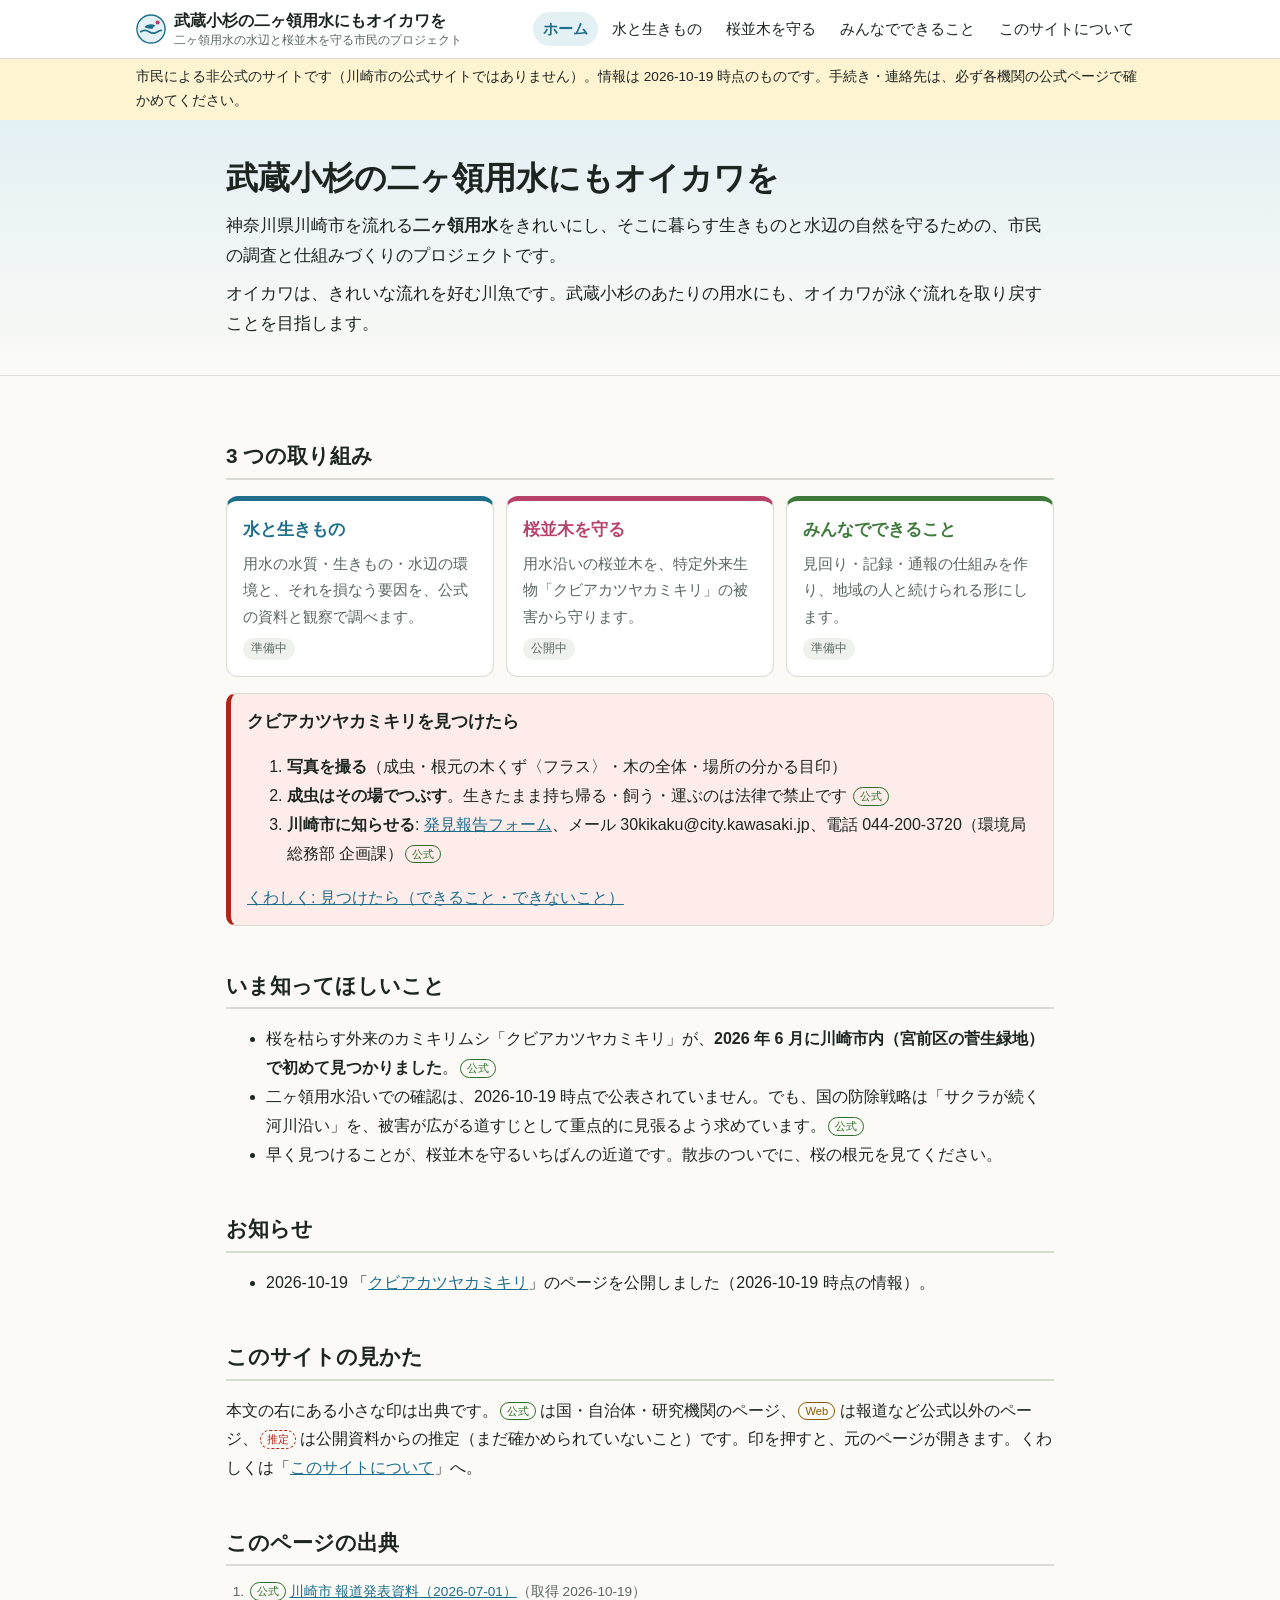
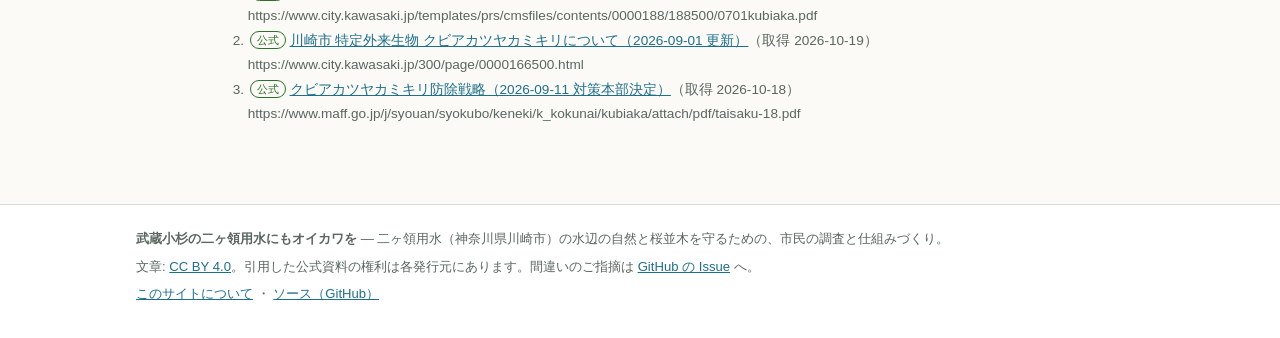
==== docs/index.html @ 1adb4c1b "feat(docs): 二ヶ領用水の保全プロジェクトの公開サイトを追加する GitHub Pages（main /docs）で公開するサイトを追加した。 ホーム・水と生きもの・桜並木を守る・みんなでで" ====
<!DOCTYPE html>
<html lang="ja">
<head>
<meta charset="utf-8">
<meta name="viewport" content="width=device-width, initial-scale=1">
<meta http-equiv="Content-Security-Policy" content="default-src 'none'; style-src 'self'; script-src 'self'; img-src 'self' data:; base-uri 'none'; form-action 'none'">
<meta name="referrer" content="no-referrer">
<title>武蔵小杉の二ヶ領用水にもオイカワを</title>
<meta name="description" content="神奈川県川崎市の二ヶ領用水をきれいにし、そこに暮らす生きものと水辺の自然、用水沿いの桜並木を守るための市民のプロジェクト。">
<link rel="stylesheet" href="assets/site.css">
<link rel="icon" href="assets/icon.svg" type="image/svg+xml">

</head>
<body class="">
<a href="#main" class="skip">本文へ</a>
<header class="site-header"><div class="inner">
<a class="brand" href="index.html"><svg viewBox="0 0 32 32" aria-hidden="true"><circle cx="16" cy="16" r="15" class="lg-bg" stroke-width="1.5"/><path d="M5 19c3-2 6-2 9 0s6 2 9 0 4-1.5 4-1.5" fill="none" class="lg-wave" stroke-width="1.8" stroke-linecap="round"/><path d="M9 14c3-3.5 8-4 12-1.5-2 .6-3 2-3.4 3.4-2.6-.3-5.6-.8-8.6-1.9z" class="lg-fish"/><circle cx="23" cy="9" r="2.2" class="lg-sakura"/></svg><span>武蔵小杉の二ヶ領用水にもオイカワを<small>二ヶ領用水の水辺と桜並木を守る市民のプロジェクト</small></span></a>
<nav class="site-nav" aria-label="サイト内のメニュー"><ul><li><a href="index.html" aria-current="page">ホーム</a></li><li><a href="water/index.html">水と生きもの</a></li><li><a href="sakura/index.html">桜並木を守る</a></li><li><a href="action/index.html">みんなでできること</a></li><li><a href="about.html">このサイトについて</a></li></ul></nav>
</div></header>
<div class="notice-bar"><div class="inner">市民による非公式のサイトです（川崎市の公式サイトではありません）。情報は 2026-10-19 時点のものです。手続き・連絡先は、必ず各機関の公式ページで確かめてください。</div></div>
<section class="hero"><div class="inner">
<h1>武蔵小杉の二ヶ領用水にもオイカワを</h1>
<p>神奈川県川崎市を流れる<strong>二ヶ領用水</strong>をきれいにし、そこに暮らす生きものと水辺の自然を守るための、市民の調査と仕組みづくりのプロジェクトです。</p>
<p>オイカワは、きれいな流れを好む川魚です。武蔵小杉のあたりの用水にも、オイカワが泳ぐ流れを取り戻すことを目指します。</p>
</div></section>
<main id="main">

<h2>3 つの取り組み</h2>
<div class="cards">
<a class="card water" href="water/index.html"><h3>水と生きもの</h3><p>用水の水質・生きもの・水辺の環境と、それを損なう要因を、公式の資料と観察で調べます。</p><span class="status">準備中</span></a>
<a class="card sakura" href="sakura/index.html"><h3>桜並木を守る</h3><p>用水沿いの桜並木を、特定外来生物「クビアカツヤカミキリ」の被害から守ります。</p><span class="status">公開中</span></a>
<a class="card leaf" href="action/index.html"><h3>みんなでできること</h3><p>見回り・記録・通報の仕組みを作り、地域の人と続けられる形にします。</p><span class="status">準備中</span></a>
</div>
<div class="box alert">
<h3>クビアカツヤカミキリを見つけたら</h3>
<ol>
<li><b>写真を撮る</b>（成虫・根元の木くず〈フラス〉・木の全体・場所の分かる目印）</li>
<li><b>成虫はその場でつぶす</b>。生きたまま持ち帰る・飼う・運ぶのは法律で禁止です <a class="src official" href="https://www.city.kawasaki.jp/templates/prs/cmsfiles/contents/0000188/188500/0701kubiaka.pdf" target="_blank" rel="noopener noreferrer" title="川崎市 報道発表資料（2026-07-01）（取得 2026-10-19）">公式</a></li>
<li><b>川崎市に知らせる</b>: <a href="https://logoform.jp/f/uCGbM" target="_blank" rel="noopener noreferrer">発見報告フォーム</a>、メール 30kikaku@city.kawasaki.jp、電話 044-200-3720（環境局 総務部 企画課）<a class="src official" href="https://www.city.kawasaki.jp/300/page/0000166500.html" target="_blank" rel="noopener noreferrer" title="川崎市 特定外来生物 クビアカツヤカミキリについて（2026-09-01 更新）（取得 2026-10-19）">公式</a></li>
</ol>
<p><a href="sakura/kubiaka/found.html">くわしく: 見つけたら（できること・できないこと）</a></p>
</div>
<h2>いま知ってほしいこと</h2>
<ul>
<li>桜を枯らす外来のカミキリムシ「クビアカツヤカミキリ」が、<strong>2026 年 6 月に川崎市内（宮前区の菅生緑地）で初めて見つかりました</strong>。<a class="src official" href="https://www.city.kawasaki.jp/templates/prs/cmsfiles/contents/0000188/188500/0701kubiaka.pdf" target="_blank" rel="noopener noreferrer" title="川崎市 報道発表資料（2026-07-01）（取得 2026-10-19）">公式</a></li>
<li>二ヶ領用水沿いでの確認は、2026-10-19 時点で公表されていません。でも、国の防除戦略は「サクラが続く河川沿い」を、被害が広がる道すじとして重点的に見張るよう求めています。<a class="src official" href="https://www.maff.go.jp/j/syouan/syokubo/keneki/k_kokunai/kubiaka/attach/pdf/taisaku-18.pdf" target="_blank" rel="noopener noreferrer" title="クビアカツヤカミキリ防除戦略（2026-09-11 対策本部決定）（取得 2026-10-18）">公式</a></li>
<li>早く見つけることが、桜並木を守るいちばんの近道です。散歩のついでに、桜の根元を見てください。</li>
</ul>
<h2>お知らせ</h2>
<ul>
<li><time>2026-10-19</time> 「<a href="sakura/kubiaka/index.html">クビアカツヤカミキリ</a>」のページを公開しました（2026-10-19 時点の情報）。</li>
</ul>
<h2>このサイトの見かた</h2>
<p>本文の右にある小さな印は出典です。<span class="src official">公式</span> は国・自治体・研究機関のページ、<span class="src web">Web</span> は報道など公式以外のページ、<span class="src est">推定</span> は公開資料からの推定（まだ確かめられていないこと）です。印を押すと、元のページが開きます。くわしくは「<a href="about.html">このサイトについて</a>」へ。</p>
<h2 id="sources">このページの出典</h2><ol class="sources"><li><span class="src official">公式</span> <a href="https://www.city.kawasaki.jp/templates/prs/cmsfiles/contents/0000188/188500/0701kubiaka.pdf" target="_blank" rel="noopener noreferrer">川崎市 報道発表資料（2026-07-01）</a>（取得 2026-10-19）<br>https://www.city.kawasaki.jp/templates/prs/cmsfiles/contents/0000188/188500/0701kubiaka.pdf</li><li><span class="src official">公式</span> <a href="https://www.city.kawasaki.jp/300/page/0000166500.html" target="_blank" rel="noopener noreferrer">川崎市 特定外来生物 クビアカツヤカミキリについて（2026-09-01 更新）</a>（取得 2026-10-19）<br>https://www.city.kawasaki.jp/300/page/0000166500.html</li><li><span class="src official">公式</span> <a href="https://www.maff.go.jp/j/syouan/syokubo/keneki/k_kokunai/kubiaka/attach/pdf/taisaku-18.pdf" target="_blank" rel="noopener noreferrer">クビアカツヤカミキリ防除戦略（2026-09-11 対策本部決定）</a>（取得 2026-10-18）<br>https://www.maff.go.jp/j/syouan/syokubo/keneki/k_kokunai/kubiaka/attach/pdf/taisaku-18.pdf</li></ol>
</main>
<footer class="site-footer"><div class="inner">
<p><b>武蔵小杉の二ヶ領用水にもオイカワを</b> — 二ヶ領用水（神奈川県川崎市）の水辺の自然と桜並木を守るための、市民の調査と仕組みづくり。</p>
<p>文章: <a href="https://github.com/otajisan/nikaryo-oikawa/blob/main/LICENSE-docs" target="_blank" rel="noopener noreferrer">CC BY 4.0</a>。引用した公式資料の権利は各発行元にあります。間違いのご指摘は <a href="https://github.com/otajisan/nikaryo-oikawa/issues" target="_blank" rel="noopener noreferrer">GitHub の Issue</a> へ。</p>
<p><a href="about.html">このサイトについて</a> ・ <a href="https://github.com/otajisan/nikaryo-oikawa" target="_blank" rel="noopener noreferrer">ソース（GitHub）</a></p>
</div></footer>
<div class="viz-tip" role="status" aria-live="polite"></div>
</body>
</html>
---- docs/assets/site.css ----
/* 武蔵小杉の二ヶ領用水にもオイカワを — 公開サイトの共通スタイル（外部のフォント・画像は読み込まない） */
:root {
  --bg: #fbfaf6; --surface: #ffffff; --fg: #1d2521; --muted: #5a6660; --line: #d8dcd3; --soft: #eff2ec;
  --water: #1f6f8b; --water-soft: #e3f0f4; --sakura: #b8436a; --sakura-soft: #fbe9ef; --leaf: #3d7a3a; --leaf-soft: #e7f1e3;
  --accent: var(--water); --warn: #8a5a00; --warn-bg: #fff4d1; --danger: #b42318; --danger-bg: #fdecea;
  --c-official: #2f6f2c; --c-web: #8a5a00; --c-est: #b42318;
  --viz-surface: #ffffff; --viz-1: #2a78d6; --viz-2: #eb6834; --viz-3: #1baf7a;
  --viz-deemph: #c3c2b7; --viz-grid: #e1e0d9; --viz-axis: #c3c2b7; --viz-ink2: #52514e; --viz-muted: #898781;
  --viz-crit: #d03b3b; --viz-ring: rgba(11,11,11,.10);
}
@media (prefers-color-scheme: dark) {
  :root {
    --bg: #121614; --surface: #1a1f1c; --fg: #e5ebe6; --muted: #9aa69f; --line: #34403a; --soft: #1f2622;
    --water: #6cb8d4; --water-soft: #183039; --sakura: #e889a8; --sakura-soft: #3a1f29; --leaf: #8cc785; --leaf-soft: #1f2e1d;
    --warn: #e0b04c; --warn-bg: #2e2510; --danger: #f2877d; --danger-bg: #3a1a17;
    --c-official: #8cc785; --c-web: #e0b04c; --c-est: #f2877d;
    --viz-surface: #1a1a19; --viz-1: #3987e5; --viz-2: #d95926; --viz-3: #199e70;
    --viz-deemph: #52514e; --viz-grid: #2c2c2a; --viz-axis: #383835; --viz-ink2: #c3c2b7; --viz-muted: #898781;
    --viz-ring: rgba(255,255,255,.10);
  }
}
* { box-sizing: border-box; }
html { -webkit-text-size-adjust: 100%; }
body {
  margin: 0; background: var(--bg); color: var(--fg);
  font-family: -apple-system, BlinkMacSystemFont, "Hiragino Sans", "Hiragino Kaku Gothic ProN", "Noto Sans JP", "Yu Gothic", sans-serif;
  font-size: 16px; line-height: 1.8; overflow-wrap: anywhere;
}
a { color: var(--accent); }
img { max-width: 100%; }

.skip { position: absolute; left: -9999px; }
.skip:focus { left: 8px; top: 8px; z-index: 20; background: var(--surface); padding: 4px 8px; }
.lg-bg { fill: var(--water-soft); stroke: var(--water); stroke-width: 1.5; }
.lg-wave { fill: none; stroke: var(--water); stroke-linecap: round; }
.lg-fish { fill: var(--water); }
.lg-sakura { fill: var(--sakura); }
/* ヘッダとナビ */
.site-header { background: var(--surface); border-bottom: 1px solid var(--line); }
.site-header .inner { max-width: 1040px; margin: 0 auto; padding: 10px 16px; display: flex; flex-wrap: wrap; align-items: center; gap: 6px 20px; }
.brand { font-weight: 700; text-decoration: none; color: var(--fg); display: flex; align-items: center; gap: 8px; line-height: 1.35; }
.brand small { display: block; font-weight: 500; color: var(--muted); font-size: .75rem; }
.brand svg { width: 30px; height: 30px; flex: none; }
.site-nav { margin-left: auto; }
.site-nav ul { list-style: none; margin: 0; padding: 0; display: flex; flex-wrap: wrap; gap: 2px 4px; }
.site-nav a { display: block; padding: 4px 10px; border-radius: 999px; text-decoration: none; color: var(--fg); font-size: .92rem; }
.site-nav a:hover { background: var(--soft); }
.site-nav a[aria-current="page"], .site-nav a.active { background: var(--water-soft); color: var(--water); font-weight: 650; }
@media (max-width: 720px) { .site-nav { margin-left: 0; width: 100%; } .site-nav ul { overflow-x: auto; flex-wrap: nowrap; } .site-nav a { white-space: nowrap; } }

.notice-bar { background: var(--warn-bg); color: var(--fg); font-size: .85rem; }
.notice-bar .inner { max-width: 1040px; margin: 0 auto; padding: 6px 16px; }

main { max-width: 860px; margin: 0 auto; padding: 20px 16px 64px; }
.breadcrumb { font-size: .85rem; color: var(--muted); margin: 0 0 12px; }
.breadcrumb ol { list-style: none; margin: 0; padding: 0; display: flex; flex-wrap: wrap; gap: 4px; }
.breadcrumb li + li::before { content: "›"; margin-right: 4px; color: var(--muted); }
.breadcrumb a { color: var(--muted); }

h1 { font-size: 1.75rem; line-height: 1.4; margin: 4px 0 8px; }
h2 { font-size: 1.3rem; line-height: 1.5; margin: 44px 0 12px; padding-bottom: 6px; border-bottom: 2px solid var(--line); }
h3 { font-size: 1.08rem; margin: 26px 0 8px; }
.page-meta { color: var(--muted); font-size: .85rem; margin: 0 0 18px; }
.intro { font-size: 1.05rem; }
@media (max-width: 600px) { h1 { font-size: 1.4rem; } h2 { font-size: 1.15rem; } }

/* セクション色 */
.theme-water h1 { border-left: 6px solid var(--water); padding-left: 12px; }
.theme-sakura h1 { border-left: 6px solid var(--sakura); padding-left: 12px; }
.theme-leaf h1 { border-left: 6px solid var(--leaf); padding-left: 12px; }

/* ヒーロー（トップ） */
.hero { background: linear-gradient(180deg, var(--water-soft), var(--bg)); border-bottom: 1px solid var(--line); }
.hero .inner { max-width: 860px; margin: 0 auto; padding: 36px 16px 28px; }
.hero h1 { font-size: 2rem; margin: 0 0 10px; }
.hero p { font-size: 1.05rem; margin: 0 0 8px; }
@media (max-width: 600px) { .hero h1 { font-size: 1.5rem; } }

/* カード */
.cards { display: grid; grid-template-columns: repeat(auto-fit, minmax(230px, 1fr)); gap: 12px; margin: 16px 0; }
.card { display: block; background: var(--surface); border: 1px solid var(--line); border-top: 5px solid var(--accent); border-radius: 12px; padding: 14px 16px; text-decoration: none; color: var(--fg); }
a.card:hover { border-color: var(--accent); box-shadow: 0 2px 10px rgba(0,0,0,.06); }
.card h3 { margin: 0 0 6px; font-size: 1.05rem; color: var(--accent); }
.card p { margin: 0; font-size: .92rem; color: var(--muted); }
.card .status { display: inline-block; margin-top: 8px; font-size: .75rem; padding: 0 8px; border-radius: 999px; background: var(--soft); color: var(--muted); }
.card.water { --accent: var(--water); }
.card.sakura { --accent: var(--sakura); }
.card.leaf { --accent: var(--leaf); }

/* 囲み */
.box { border-radius: 10px; padding: 12px 16px; margin: 16px 0; border: 1px solid var(--line); background: var(--surface); }
.box > :first-child { margin-top: 0; }
.box > :last-child { margin-bottom: 0; }
.box.key { border-left: 5px solid var(--water); background: var(--water-soft); }
.box.alert { border-left: 5px solid var(--danger); background: var(--danger-bg); }
.box.note { border-left: 5px solid var(--warn); background: var(--warn-bg); }
.box h2, .box h3 { margin-top: 0; border: 0; padding: 0; }
.box ul { padding-left: 1.2em; }

/* 手順 */
ol.steps { list-style: none; counter-reset: step; padding: 0; margin: 16px 0; display: grid; gap: 10px; }
ol.steps > li { counter-increment: step; position: relative; padding: 10px 14px 10px 54px; background: var(--surface); border: 1px solid var(--line); border-radius: 10px; }
ol.steps > li::before { content: counter(step); position: absolute; left: 12px; top: 10px; width: 30px; height: 30px; border-radius: 50%; background: var(--accent); color: var(--surface); font-weight: 700; display: grid; place-items: center; }
ol.steps b { display: block; }

/* 表 */
.table-wrap { overflow-x: auto; -webkit-overflow-scrolling: touch; margin: 12px 0; }
table { border-collapse: collapse; width: 100%; min-width: 520px; font-size: .92rem; background: var(--surface); }
th, td { border: 1px solid var(--line); padding: 8px 10px; vertical-align: top; text-align: left; }
th { background: var(--soft); }
td.ok { background: var(--leaf-soft); }
td.ng { background: var(--danger-bg); }

/* 出典バッジ */
.src { display: inline-block; font-size: .7rem; line-height: 1.5; padding: 0 6px; border-radius: 10px; border: 1px solid currentColor; vertical-align: 1px; white-space: nowrap; text-decoration: none; margin-left: 2px; }
.src.official { color: var(--c-official); }
.src.web { color: var(--c-web); }
.src.est { color: var(--c-est); border-style: dashed; }
a.src:hover, a.src:focus { text-decoration: underline; }
.tbc { background: var(--warn-bg); padding: 0 4px; border-radius: 4px; font-size: .85em; white-space: nowrap; }
ol.sources { font-size: .85rem; color: var(--muted); padding-left: 1.6em; word-break: break-all; }
ol.sources a { word-break: break-all; }

/* 数字のタイル */
.stats { display: grid; grid-template-columns: repeat(auto-fit, minmax(170px, 1fr)); gap: 10px; margin: 14px 0; }
.stat { background: var(--viz-surface); border: 1px solid var(--viz-ring); border-radius: 10px; padding: 10px 14px; }
.stat-label { color: var(--muted); font-size: .82rem; }
.stat-value { font-size: 1.8rem; font-weight: 650; line-height: 1.3; }
.stat-unit { font-size: .9rem; font-weight: 500; margin-left: 2px; color: var(--muted); }
.stat-sub { font-size: .78rem; color: var(--muted); }

/* 導入と読み方 */
p.lead { font-weight: 650; margin: 8px 0; }
p.takeaway { margin: 8px 0 16px; padding: 8px 12px; border-left: 3px solid var(--viz-1); background: var(--soft); border-radius: 0 8px 8px 0; font-size: .95rem; }
p.takeaway::before { content: "読み方: "; font-weight: 700; color: var(--viz-ink2); }

/* 時間の流れ */
ol.timeline { list-style: none; margin: 14px 0; padding: 0 0 0 22px; border-left: 2px solid var(--viz-grid); }
ol.timeline > li { position: relative; margin: 0 0 14px; padding-left: 8px; }
ol.timeline > li::before { content: ""; position: absolute; left: -31px; top: .5em; width: 12px; height: 12px; border-radius: 50%; background: var(--viz-1); box-shadow: 0 0 0 3px var(--bg); }
ol.timeline > li.done::before { background: var(--viz-deemph); }
ol.timeline > li.now::before { background: var(--bg); border: 3px solid var(--viz-1); width: 8px; height: 8px; }
ol.timeline > li.key::before { background: var(--viz-crit); }
ol.timeline time { font-weight: 650; font-variant-numeric: tabular-nums; margin-right: 8px; }
ol.timeline .badge { display: inline-block; font-size: .72rem; font-weight: 700; border-radius: 8px; padding: 0 6px; margin-right: 6px; border: 1px solid currentColor; }
ol.timeline li.key .badge { color: var(--viz-crit); }
ol.timeline li.now .badge { color: var(--viz-1); }
ol.timeline p { margin: 2px 0 0; font-size: .88rem; color: var(--muted); }

/* 入れ子 */
.layer { border: 1px solid var(--viz-ring); border-left: 4px solid var(--viz-1); border-radius: 8px; padding: 8px 10px 8px 12px; margin: 8px 0 0; background: var(--surface); }
.layer .layer { border-left-color: var(--viz-2); background: var(--bg); }
.layer .layer .layer { border-left-color: var(--viz-3); background: var(--surface); }
.layer .layer .layer .layer { border-left-color: var(--water); background: var(--water-soft); }
.layer > b { display: block; }
.layer > p { margin: 2px 0 0; font-size: .88rem; color: var(--muted); }

/* グラフ */
figure.viz { margin: 16px 0; padding: 14px 16px 10px; background: var(--viz-surface); border: 1px solid var(--viz-ring); border-radius: 10px; }
figure.viz figcaption { font-size: .9rem; margin-bottom: 8px; }
figure.viz figcaption b { display: block; font-size: 1rem; }
figure.viz .viz-note { color: var(--muted); font-size: .8rem; margin: 6px 0 0; }
.viz-chart svg { display: block; width: 100%; height: auto; overflow: visible; font-family: inherit; }
.viz-chart svg text { fill: var(--fg); font-size: 13px; }
.viz-chart svg text.muted { fill: var(--viz-muted); font-size: 12px; font-variant-numeric: tabular-nums; }
.viz-chart svg text.value { font-weight: 600; font-variant-numeric: tabular-nums; }
.viz-chart .hit { fill: transparent; cursor: default; outline: none; }
.viz-chart .hit:hover, .viz-chart .hit:focus-visible { fill: var(--fg); fill-opacity: .05; }
.viz-legend { display: flex; flex-wrap: wrap; gap: 4px 14px; margin: 0 0 6px; padding: 0; list-style: none; font-size: .85rem; color: var(--viz-ink2); }
.viz-legend i { display: inline-block; width: 12px; height: 12px; border-radius: 3px; margin-right: 6px; vertical-align: -1px; }
.viz-legend i.line { height: 3px; border-radius: 2px; vertical-align: 3px; width: 16px; }
details.viz-table { margin-top: 6px; font-size: .85rem; }
details.viz-table summary { cursor: pointer; color: var(--muted); }
details.viz-table table { min-width: 0; margin-top: 6px; }
details.viz-table td.num { text-align: right; font-variant-numeric: tabular-nums; }
.viz-tip { position: fixed; z-index: 10; pointer-events: none; display: none; background: var(--surface); color: var(--fg); border: 1px solid var(--line); border-radius: 8px; padding: 6px 10px; font-size: .82rem; line-height: 1.5; box-shadow: 0 4px 14px rgba(0,0,0,.12); max-width: 280px; }
.viz-tip .t { color: var(--muted); margin-bottom: 2px; }
.viz-tip .r { display: flex; align-items: center; gap: 6px; }
.viz-tip .r i { width: 12px; height: 3px; border-radius: 2px; flex: none; }

/* 次のページへ */
.pager { display: flex; justify-content: space-between; gap: 10px; margin: 40px 0 0; flex-wrap: wrap; }
.pager a { flex: 1 1 220px; display: block; padding: 10px 14px; border: 1px solid var(--line); border-radius: 10px; text-decoration: none; background: var(--surface); }
.pager a small { display: block; color: var(--muted); font-size: .78rem; }
.pager a.next { text-align: right; }

/* フッタ */
.site-footer { border-top: 1px solid var(--line); background: var(--surface); color: var(--muted); font-size: .82rem; }
.site-footer .inner { max-width: 1040px; margin: 0 auto; padding: 18px 16px 28px; }
.site-footer p { margin: 4px 0; }

@media print {
  .site-nav, .notice-bar, .pager { display: none; }
  a { color: inherit; }
  .table-wrap { overflow: visible; }
  table { min-width: 0; }
  figure.viz, .box, ol.steps > li, .layer { break-inside: avoid; }
}
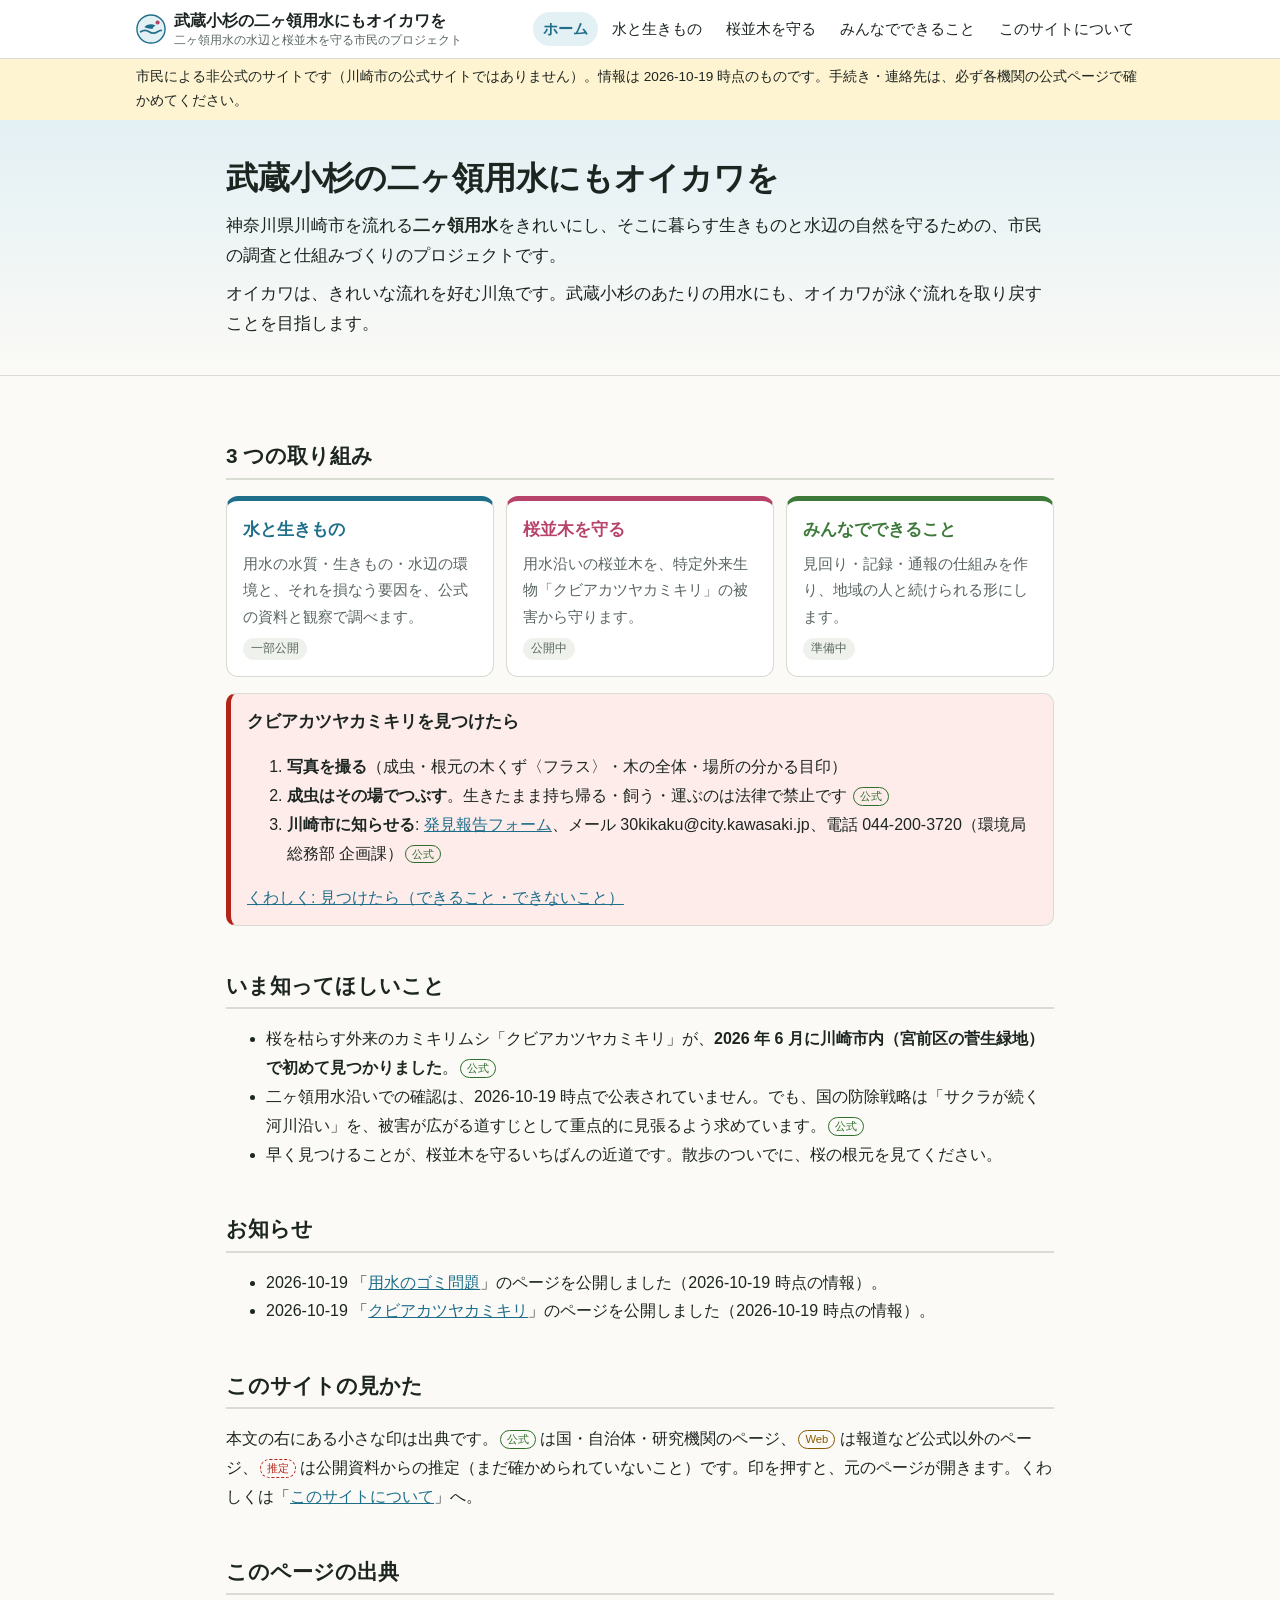
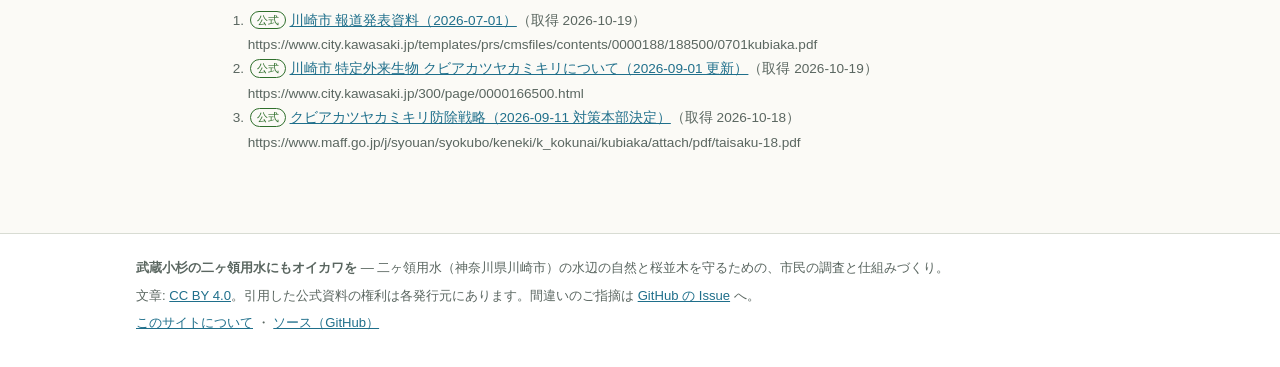
==== commit 260a423c: "feat(docs): 用水のゴミ問題のページを追加する Co-Authored-By: Claude Opus 5.5 <noreply@anthropic.com>" ====
--- a/docs/index.html
+++ b/docs/index.html
@@ -27,7 +27,7 @@
 
 <h2>3 つの取り組み</h2>
 <div class="cards">
-<a class="card water" href="water/index.html"><h3>水と生きもの</h3><p>用水の水質・生きもの・水辺の環境と、それを損なう要因を、公式の資料と観察で調べます。</p><span class="status">準備中</span></a>
+<a class="card water" href="water/index.html"><h3>水と生きもの</h3><p>用水の水質・生きもの・水辺の環境と、それを損なう要因を、公式の資料と観察で調べます。</p><span class="status">一部公開</span></a>
 <a class="card sakura" href="sakura/index.html"><h3>桜並木を守る</h3><p>用水沿いの桜並木を、特定外来生物「クビアカツヤカミキリ」の被害から守ります。</p><span class="status">公開中</span></a>
 <a class="card leaf" href="action/index.html"><h3>みんなでできること</h3><p>見回り・記録・通報の仕組みを作り、地域の人と続けられる形にします。</p><span class="status">準備中</span></a>
 </div>
@@ -48,6 +48,7 @@
 </ul>
 <h2>お知らせ</h2>
 <ul>
+<li><time>2026-10-19</time> 「<a href="water/litter.html">用水のゴミ問題</a>」のページを公開しました（2026-10-19 時点の情報）。</li>
 <li><time>2026-10-19</time> 「<a href="sakura/kubiaka/index.html">クビアカツヤカミキリ</a>」のページを公開しました（2026-10-19 時点の情報）。</li>
 </ul>
 <h2>このサイトの見かた</h2>
